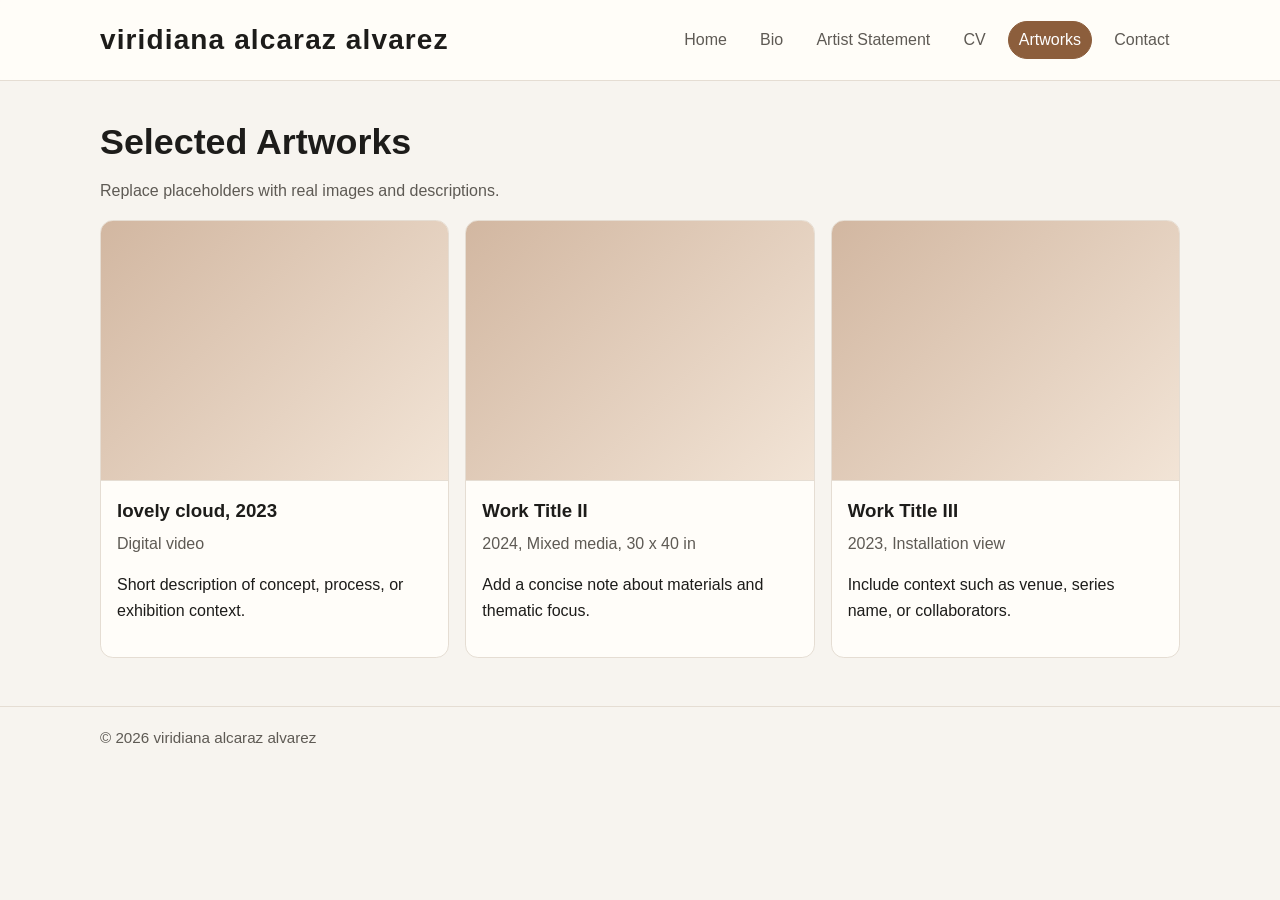
==== artworks.html @ dc8061a9 "dropdown" ====
<!doctype html>
<html lang="en">
  <head>
    <meta charset="UTF-8" />
    <meta name="viewport" content="width=device-width, initial-scale=1.0" />
    <title>Artist Portfolio | Artworks</title>
    <link rel="stylesheet" href="styles.css" />
  </head>
  <body>
    <header class="site-header">
      <div class="container header-inner">
        <a class="brand" href="index.html">viridiana alcaraz alvarez</a>
        <nav class="nav" aria-label="Main navigation">
          <a href="index.html">Home</a>
          <a href="bio.html">Bio</a>
          <a href="statement.html">Artist Statement</a>
          <a href="cv.html">CV</a>
          <a class="active" href="artworks.html">Artworks</a>
          <a href="contact.html">Contact</a>
        </nav>
      </div>
    </header>

    <main class="container">
      <section>
        <h1>Selected Artworks</h1>
        <p class="muted">
          Replace placeholders with real images and descriptions.
        </p>

        <div class="artwork-grid">
          <article class="artwork">
            <div class="artwork-thumb" aria-hidden="true"></div>
            <div class="artwork-copy">
              <h3>lovely cloud, 2023</h3>
              <p class="muted">Digital video</p>
              <p>
                Short description of concept, process, or exhibition context.
              </p>
            </div>
          </article>

          <article class="artwork">
            <div class="artwork-thumb" aria-hidden="true"></div>
            <div class="artwork-copy">
              <h3>Work Title II</h3>
              <p class="muted">2024, Mixed media, 30 x 40 in</p>
              <p>
                Add a concise note about materials and thematic focus.
              </p>
            </div>
          </article>

          <article class="artwork">
            <div class="artwork-thumb" aria-hidden="true"></div>
            <div class="artwork-copy">
              <h3>Work Title III</h3>
              <p class="muted">2023, Installation view</p>
              <p>
                Include context such as venue, series name, or collaborators.
              </p>
            </div>
          </article>
        </div>
      </section>
    </main>

    <footer class="site-footer">
      <div class="container">© <span id="year"></span> viridiana alcaraz alvarez</div>
    </footer>

    <script>
      document.getElementById("year").textContent = new Date().getFullYear();
    </script>
  </body>
</html>
---- styles.css ----
:root {
  --bg: #f7f4ef;
  --surface: #fffdf9;
  --text: #1d1c1a;
  --muted: #5e5a54;
  --accent: #8c5e3c;
  --accent-soft: #dbc6b4;
  --border: #e5ddd3;
}

* {
  box-sizing: border-box;
}

body {
  margin: 0;
  font-family: "Avenir Next", "Helvetica Neue", Arial, sans-serif;
  color: var(--text);
  background: var(--bg);
  line-height: 1.6;
}

a {
  color: inherit;
  text-decoration: none;
}

.container {
  width: min(1080px, 92%);
  margin: 0 auto;
}

.site-header {
  position: sticky;
  top: 0;
  z-index: 10;
  background: rgba(255, 253, 249, 0.92);
  border-bottom: 1px solid var(--border);
  backdrop-filter: blur(6px);
}

.header-inner {
  display: flex;
  align-items: center;
  justify-content: space-between;
  gap: 1rem;
  min-height: 80px;
}

.brand {
  font-weight: 700;
  letter-spacing: 0.04em;
  font-size: clamp(1.25rem, 2.6vw, 1.75rem);
  line-height: 1.2;
}

.nav {
  display: flex;
  flex-wrap: wrap;
  gap: 0.75rem;
}

.nav a {
  padding: 0.35rem 0.6rem;
  border-radius: 999px;
  color: var(--muted);
  border: 1px solid transparent;
  transition: 0.2s ease;
}

.nav a:hover {
  color: var(--text);
  border-color: var(--accent-soft);
  background: #fff;
}

.nav a.active {
  color: #fff;
  background: var(--accent);
  border-color: var(--accent);
}

main {
  padding: 2.5rem 0 3rem;
}

.hero {
  padding: 3rem;
  border: 1px solid var(--border);
  background: linear-gradient(145deg, #fff, #f9f5ef);
  border-radius: 1rem;
}

h1,
h2 {
  line-height: 1.2;
  margin-top: 0;
}

h1 {
  font-size: clamp(1.8rem, 2.8vw, 2.9rem);
  margin-bottom: 0.9rem;
}

h2 {
  font-size: clamp(1.25rem, 2vw, 1.7rem);
  margin-bottom: 0.8rem;
}

p {
  margin-top: 0;
}

.grid {
  margin-top: 2rem;
  display: grid;
  gap: 1rem;
  grid-template-columns: repeat(auto-fit, minmax(230px, 1fr));
}

.card {
  background: var(--surface);
  border: 1px solid var(--border);
  border-radius: 0.8rem;
  padding: 1.1rem;
}

.card h3 {
  margin-top: 0;
  margin-bottom: 0.45rem;
}

.list {
  list-style: none;
  margin: 0;
  padding: 0;
}

.list li + li {
  margin-top: 0.65rem;
}

.artwork-grid {
  display: grid;
  gap: 1rem;
  grid-template-columns: repeat(auto-fit, minmax(240px, 1fr));
}

.artwork {
  background: var(--surface);
  border: 1px solid var(--border);
  border-radius: 0.8rem;
  overflow: hidden;
}

.artwork-thumb {
  aspect-ratio: 4 / 3;
  background: linear-gradient(135deg, #d2b7a1, #f2e4d6);
  border-bottom: 1px solid var(--border);
}

.artwork-copy {
  padding: 0.9rem 1rem 1.1rem;
}

.artwork-copy h3 {
  margin: 0 0 0.3rem;
}

.muted {
  color: var(--muted);
}

.site-footer {
  border-top: 1px solid var(--border);
  padding: 1.2rem 0 2rem;
  color: var(--muted);
  font-size: 0.95rem;
}

@media (max-width: 760px) {
  .header-inner {
    flex-direction: column;
    align-items: flex-start;
    padding: 0.75rem 0;
  }

  .hero {
    padding: 1.5rem;
  }
}
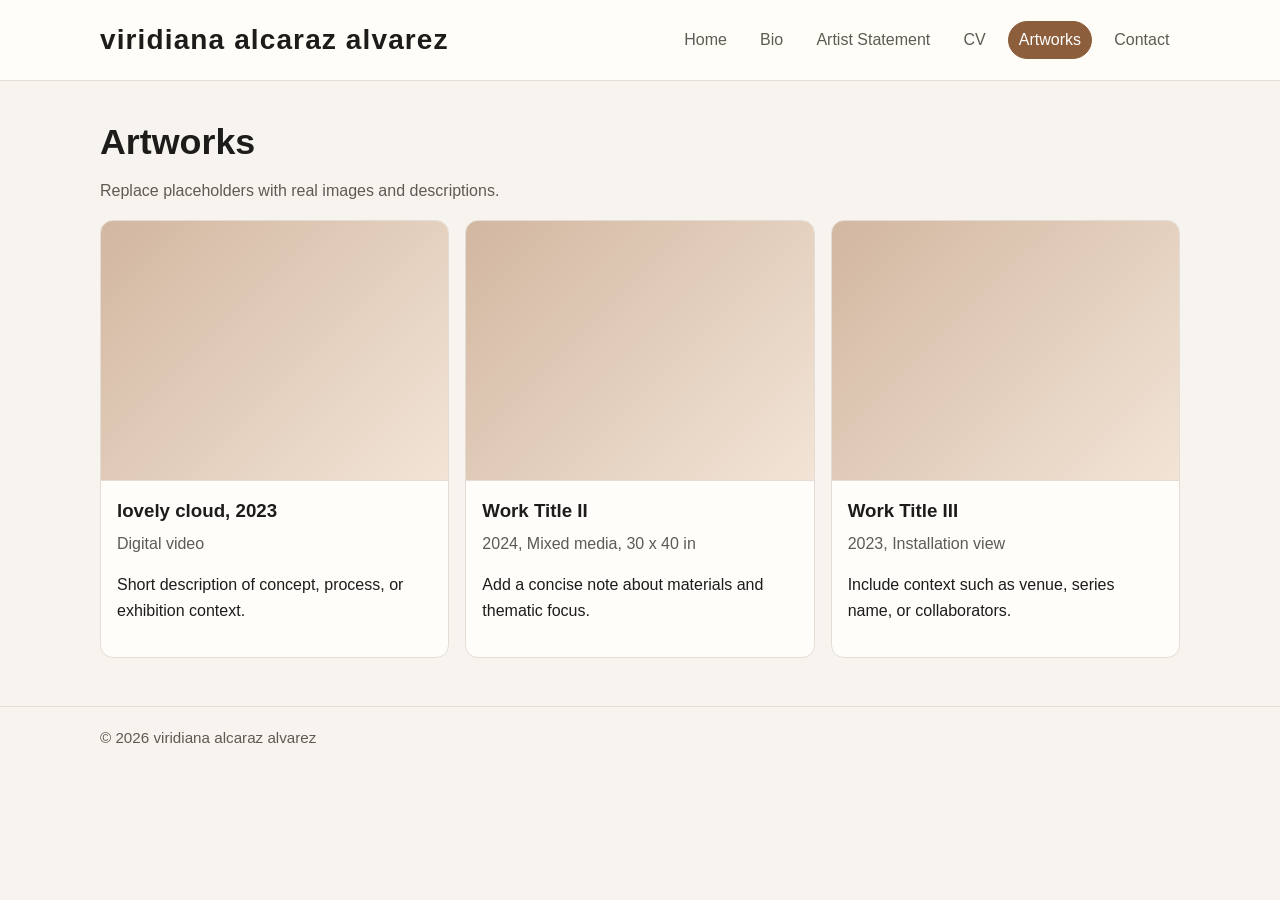
==== commit 1672544c: "update artworks" ====
--- a/artworks.html
+++ b/artworks.html
@@ -23,7 +23,7 @@
 
     <main class="container">
       <section>
-        <h1>Selected Artworks</h1>
+        <h1>Artworks</h1>
         <p class="muted">
           Replace placeholders with real images and descriptions.
         </p>
--- a/styles.css
+++ b/styles.css
@@ -140,6 +140,10 @@
   margin-top: 0.65rem;
 }
 
+.cv-section-heading {
+  margin-top: 2rem;
+}
+
 .artwork-grid {
   display: grid;
   gap: 1rem;
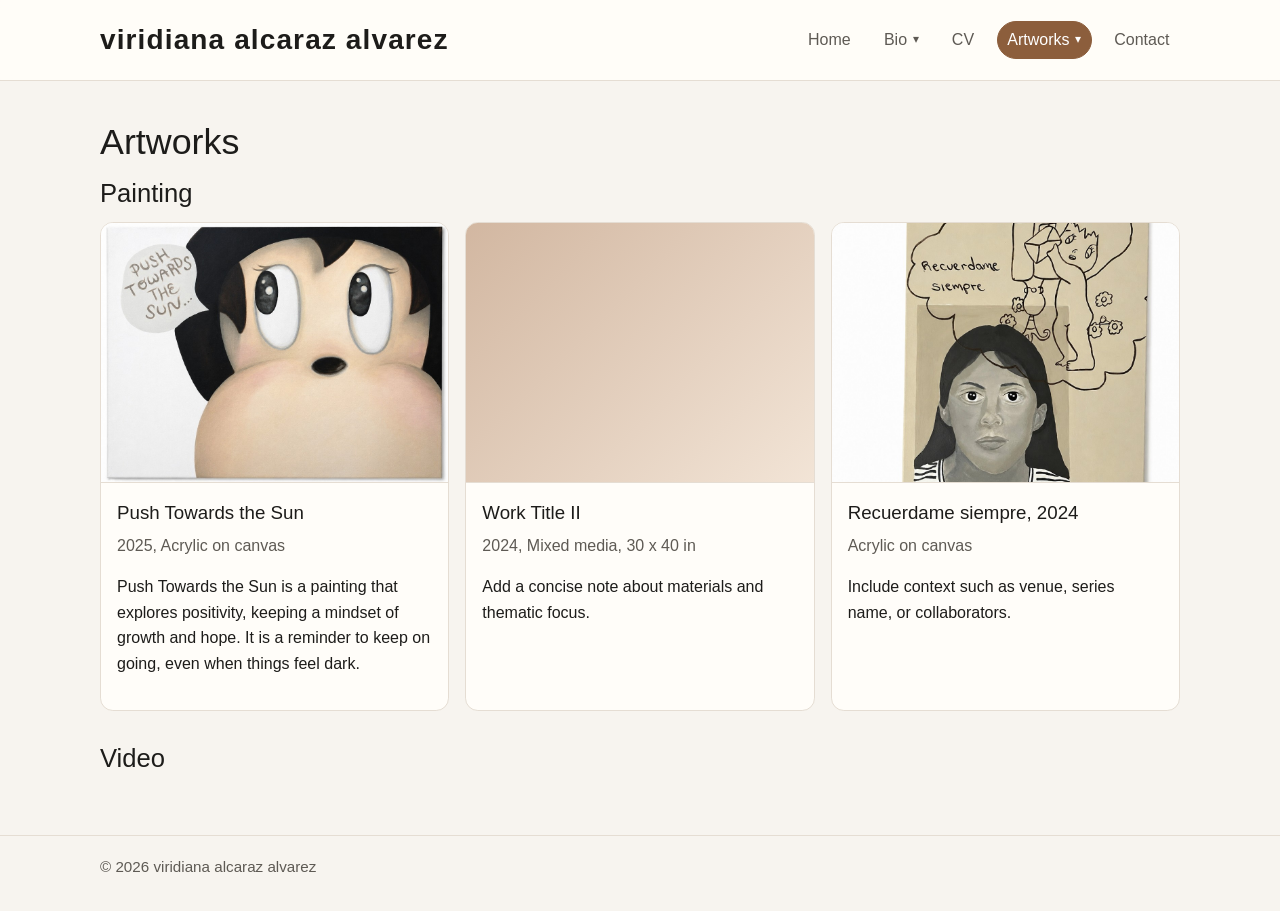
==== commit 57787627: "updates" ====
--- a/artworks.html
+++ b/artworks.html
@@ -12,10 +12,20 @@
         <a class="brand" href="index.html">viridiana alcaraz alvarez</a>
         <nav class="nav" aria-label="Main navigation">
           <a href="index.html">Home</a>
-          <a href="bio.html">Bio</a>
-          <a href="statement.html">Artist Statement</a>
+          <div class="nav-dropdown">
+            <a class="nav-dropdown-toggle" href="bio.html">Bio</a>
+            <div class="nav-dropdown-menu">
+              <a href="statement.html">Artist Statement</a>
+            </div>
+          </div>
           <a href="cv.html">CV</a>
-          <a class="active" href="artworks.html">Artworks</a>
+          <div class="nav-dropdown">
+            <a class="active nav-dropdown-toggle" href="artworks.html">Artworks</a>
+            <div class="nav-dropdown-menu">
+              <a href="artworks.html#painting">Painting</a>
+              <a href="artworks.html#video">Video</a>
+            </div>
+          </div>
           <a href="contact.html">Contact</a>
         </nav>
       </div>
@@ -24,18 +34,20 @@
     <main class="container">
       <section>
         <h1>Artworks</h1>
-        <p class="muted">
-          Replace placeholders with real images and descriptions.
-        </p>
-
+        <h2 id="painting">Painting</h2>
         <div class="artwork-grid">
           <article class="artwork">
-            <div class="artwork-thumb" aria-hidden="true"></div>
+            <div class="artwork-thumb">
+              <img
+                src="media/push-towards-the-sun.png"
+                alt="Push Towards the Sun painting"
+              />
+            </div>
             <div class="artwork-copy">
-              <h3>lovely cloud, 2023</h3>
-              <p class="muted">Digital video</p>
+              <h3>Push Towards the Sun</h3>
+              <p class="muted">2025, Acrylic on canvas</p>
               <p>
-                Short description of concept, process, or exhibition context.
+                Push Towards the Sun is a painting that explores positivity, keeping a mindset of growth and hope. It is a reminder to keep on going, even when things feel dark. 
               </p>
             </div>
           </article>
@@ -52,16 +64,22 @@
           </article>
 
           <article class="artwork">
-            <div class="artwork-thumb" aria-hidden="true"></div>
+            <div class="artwork-thumb">
+              <img
+                src="media/recuerdame-siempre.png"
+                alt="Recuerdame siempre painting"
+              />
+            </div>
             <div class="artwork-copy">
-              <h3>Work Title III</h3>
-              <p class="muted">2023, Installation view</p>
+              <h3>Recuerdame siempre, 2024</h3>
+              <p class="muted">Acrylic on canvas</p>
               <p>
                 Include context such as venue, series name, or collaborators.
               </p>
             </div>
           </article>
         </div>
+        <h2 id="video">Video</h2>
       </section>
     </main>
 
--- a/styles.css
+++ b/styles.css
@@ -80,6 +80,44 @@
   border-color: var(--accent);
 }
 
+.nav-dropdown {
+  position: relative;
+}
+
+.nav-dropdown-toggle {
+  display: inline-flex;
+  align-items: center;
+  gap: 0.35rem;
+}
+
+.nav-dropdown-toggle::after {
+  content: "▾";
+  font-size: 0.75rem;
+}
+
+.nav-dropdown-menu {
+  display: none;
+  position: absolute;
+  top: calc(100% + 0.4rem);
+  left: 0;
+  min-width: 150px;
+  padding: 0.35rem;
+  border: 1px solid var(--border);
+  border-radius: 0.7rem;
+  background: var(--surface);
+  box-shadow: 0 10px 24px rgba(0, 0, 0, 0.08);
+}
+
+.nav-dropdown-menu a {
+  display: block;
+  border-radius: 0.45rem;
+}
+
+.nav-dropdown:hover .nav-dropdown-menu,
+.nav-dropdown:focus-within .nav-dropdown-menu {
+  display: block;
+}
+
 main {
   padding: 2.5rem 0 3rem;
 }
@@ -89,12 +127,45 @@
   border: 1px solid var(--border);
   background: linear-gradient(145deg, #fff, #f9f5ef);
   border-radius: 1rem;
+}
+
+.feature-video {
+  margin-top: 0;
+  width: 100vw;
+  margin-left: calc(50% - 50vw);
+  margin-right: calc(50% - 50vw);
+  border-top: 1px solid var(--border);
+  border-bottom: 1px solid var(--border);
+  background: #000;
+}
+
+.feature-video video {
+  display: block;
+  width: 100%;
+  height: clamp(220px, 45vw, 560px);
+  object-fit: cover;
+  filter: grayscale(1) contrast(1.12) brightness(0.86);
+  transform: scale(1.02) scaleX(1.015);
+  animation: subtle-distortion 7s ease-in-out infinite;
+}
+
+@keyframes subtle-distortion {
+  0% {
+    transform: scale(1.02) scaleX(1.015) translateX(0);
+  }
+  50% {
+    transform: scale(1.025) scaleX(1.03) translateX(-0.4%);
+  }
+  100% {
+    transform: scale(1.02) scaleX(1.015) translateX(0);
+  }
 }
 
 h1,
 h2 {
   line-height: 1.2;
   margin-top: 0;
+  font-weight: 500;
 }
 
 h1 {
@@ -105,6 +176,10 @@
 h2 {
   font-size: clamp(1.25rem, 2vw, 1.7rem);
   margin-bottom: 0.8rem;
+}
+
+#video {
+  margin-top: 2rem;
 }
 
 p {
@@ -128,6 +203,7 @@
 .card h3 {
   margin-top: 0;
   margin-bottom: 0.45rem;
+  font-weight: 500;
 }
 
 .list {
@@ -150,6 +226,10 @@
   grid-template-columns: repeat(auto-fit, minmax(240px, 1fr));
 }
 
+.artwork-grid--fixed {
+  grid-template-columns: repeat(auto-fit, minmax(240px, 320px));
+}
+
 .artwork {
   background: var(--surface);
   border: 1px solid var(--border);
@@ -163,12 +243,27 @@
   border-bottom: 1px solid var(--border);
 }
 
+.artwork-thumb img {
+  width: 100%;
+  height: 100%;
+  object-fit: cover;
+  display: block;
+}
+
+.artwork-thumb video {
+  width: 100%;
+  height: 100%;
+  object-fit: cover;
+  display: block;
+}
+
 .artwork-copy {
   padding: 0.9rem 1rem 1.1rem;
 }
 
 .artwork-copy h3 {
   margin: 0 0 0.3rem;
+  font-weight: 500;
 }
 
 .muted {
@@ -192,4 +287,11 @@
   .hero {
     padding: 1.5rem;
   }
-}
+
+  .nav-dropdown-menu {
+    position: static;
+    display: block;
+    margin-top: 0.25rem;
+    box-shadow: none;
+  }
+}
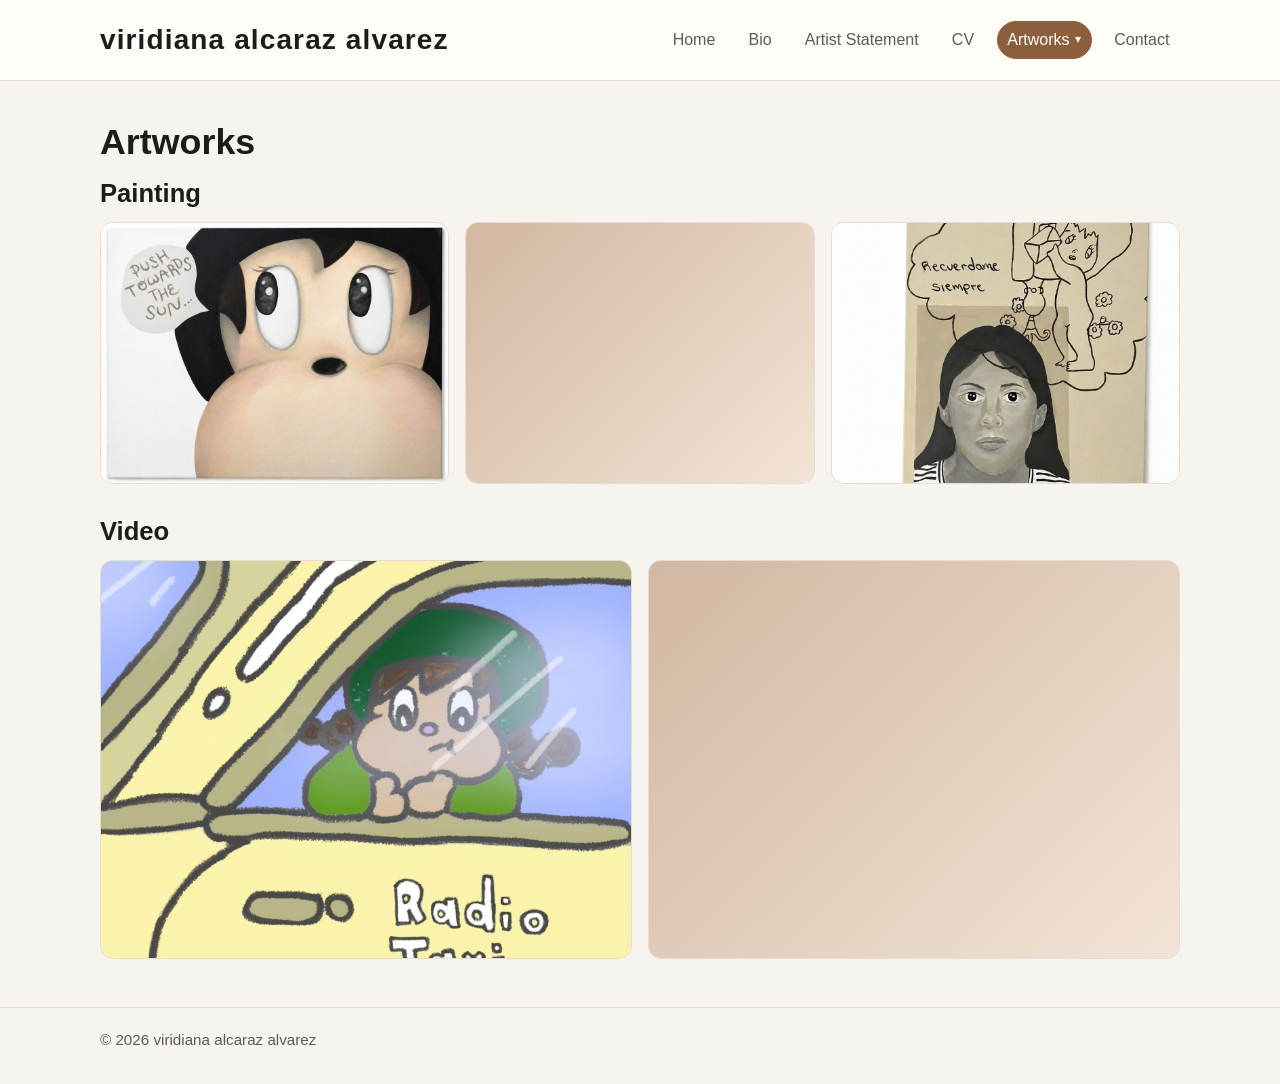
==== commit 9e3756f7: "fix card size" ====
--- a/artworks.html
+++ b/artworks.html
@@ -12,12 +12,8 @@
         <a class="brand" href="index.html">viridiana alcaraz alvarez</a>
         <nav class="nav" aria-label="Main navigation">
           <a href="index.html">Home</a>
-          <div class="nav-dropdown">
-            <a class="nav-dropdown-toggle" href="bio.html">Bio</a>
-            <div class="nav-dropdown-menu">
-              <a href="statement.html">Artist Statement</a>
-            </div>
-          </div>
+          <a href="bio.html">Bio</a>
+          <a href="statement.html">Artist Statement</a>
           <a href="cv.html">CV</a>
           <div class="nav-dropdown">
             <a class="active nav-dropdown-toggle" href="artworks.html">Artworks</a>
@@ -36,7 +32,13 @@
         <h1>Artworks</h1>
         <h2 id="painting">Painting</h2>
         <div class="artwork-grid">
-          <article class="artwork">
+          <article
+            class="artwork artwork--expandable"
+            tabindex="0"
+            aria-haspopup="dialog"
+            aria-controls="artwork-modal"
+            aria-label="Push Towards the Sun. Open larger view."
+          >
             <div class="artwork-thumb">
               <img
                 src="media/push-towards-the-sun.png"
@@ -44,15 +46,26 @@
               />
             </div>
             <div class="artwork-copy">
-              <h3>Push Towards the Sun</h3>
-              <p class="muted">2025, Acrylic on canvas</p>
-              <p>
-                Push Towards the Sun is a painting that explores positivity, keeping a mindset of growth and hope. It is a reminder to keep on going, even when things feel dark. 
-              </p>
-            </div>
-          </article>
-
-          <article class="artwork">
+              <h3>
+                Push Towards the Sun,
+                <span class="artwork-title-year">2025</span>
+              </h3>
+              <p class="muted">Acrylic on canvas</p>
+              <p>
+                Push Towards the Sun is a painting that explores positivity,
+                keeping a mindset of growth and hope. It is a reminder to keep
+                on going, even when things feel dark.
+              </p>
+            </div>
+          </article>
+
+          <article
+            class="artwork artwork--expandable"
+            tabindex="0"
+            aria-haspopup="dialog"
+            aria-controls="artwork-modal"
+            aria-label="Work Title II. Open larger view."
+          >
             <div class="artwork-thumb" aria-hidden="true"></div>
             <div class="artwork-copy">
               <h3>Work Title II</h3>
@@ -63,7 +76,13 @@
             </div>
           </article>
 
-          <article class="artwork">
+          <article
+            class="artwork artwork--expandable"
+            tabindex="0"
+            aria-haspopup="dialog"
+            aria-controls="artwork-modal"
+            aria-label="Recuerdame siempre, 2024. Open larger view."
+          >
             <div class="artwork-thumb">
               <img
                 src="media/recuerdame-siempre.png"
@@ -71,7 +90,10 @@
               />
             </div>
             <div class="artwork-copy">
-              <h3>Recuerdame siempre, 2024</h3>
+              <h3>
+                Recuerdame siempre,
+                <span class="artwork-title-year">2024</span>
+              </h3>
               <p class="muted">Acrylic on canvas</p>
               <p>
                 Include context such as venue, series name, or collaborators.
@@ -79,7 +101,65 @@
             </div>
           </article>
         </div>
+
         <h2 id="video">Video</h2>
+        <div class="artwork-grid">
+          <article
+            class="artwork artwork--expandable"
+            tabindex="0"
+            aria-haspopup="dialog"
+            aria-controls="artwork-modal"
+            aria-label="lovely cloud, 2023. Open larger view."
+            data-modal-vimeo="https://player.vimeo.com/video/828917160?h=a4e0ad591a"
+          >
+            <div class="artwork-thumb">
+              <img
+                src="media/lovely-cloud-cover.png"
+                alt="Still from lovely cloud: figure in a Radio Taxi, 2023"
+              />
+            </div>
+            <div class="artwork-copy">
+              <h3>
+                lovely cloud,
+                <span class="artwork-title-year">2023</span>
+              </h3>
+              <p class="muted">Digital video</p>
+              <p>
+                Lovely Cloud is a stop-motion narrative made from digitized
+                hand-drawn doodles. It gathers small personal moments into a
+                short sequence and uses text from a roughly translated phrase
+                found on an inexpensive phone case—imperfect language as part
+                of the feeling.
+              </p>
+            </div>
+          </article>
+
+          <article
+            class="artwork artwork--expandable"
+            tabindex="0"
+            aria-haspopup="dialog"
+            aria-controls="artwork-modal"
+            aria-label="Recuerdame, 2023. Open larger view."
+          >
+            <div class="artwork-thumb" aria-hidden="true"></div>
+            <div class="artwork-copy">
+              <h3>
+                Recuerdame,
+                <span class="artwork-title-year">2023</span>
+              </h3>
+              <p class="muted">Digital video</p>
+              <p>
+                Recuerdame, 2023 features hand-drawn text drawn from poems
+                written by Viridiana's mother during her teenage years,
+                alongside recognizable characters from Mexican popular culture,
+                such as the Bimbo bread bear. While subtle in appearance, the
+                work reflects deeply personal elements of her identity. It
+                incorporates fragments of everyday life—references to family,
+                cultural heritage, and memories she seeks to preserve.
+              </p>
+            </div>
+          </article>
+        </div>
       </section>
     </main>
 
@@ -87,8 +167,138 @@
       <div class="container">© <span id="year"></span> viridiana alcaraz alvarez</div>
     </footer>
 
+    <div class="artwork-modal-shell" id="artwork-modal" hidden>
+      <button
+        type="button"
+        class="artwork-modal-backdrop"
+        aria-label="Close artwork view"
+      ></button>
+      <div
+        class="artwork-modal-dialog"
+        role="dialog"
+        aria-modal="true"
+        aria-label="Artwork"
+        tabindex="-1"
+      >
+        <button type="button" class="artwork-modal-close" aria-label="Close">
+          ×
+        </button>
+        <div class="artwork-modal-body" id="artwork-modal-body"></div>
+      </div>
+    </div>
+
     <script>
       document.getElementById("year").textContent = new Date().getFullYear();
+
+      const modal = document.getElementById("artwork-modal");
+      const modalBody = document.getElementById("artwork-modal-body");
+      const modalDialog = modal.querySelector(".artwork-modal-dialog");
+      let lastFocus = null;
+
+      const closeModal = () => {
+        modal.hidden = true;
+        modalBody.innerHTML = "";
+        document.body.classList.remove("artwork-modal-open");
+        document.removeEventListener("keydown", onKeyDown);
+        if (lastFocus && typeof lastFocus.focus === "function") {
+          lastFocus.focus();
+        }
+      };
+
+      const onKeyDown = (e) => {
+        if (e.key === "Escape") {
+          e.preventDefault();
+          closeModal();
+        }
+      };
+
+      const openModal = (card) => {
+        lastFocus = document.activeElement;
+        modalBody.innerHTML = "";
+        const thumb = card.querySelector(".artwork-thumb");
+        const copy = card.querySelector(".artwork-copy");
+        const vimeoSrc = card.dataset.modalVimeo;
+        const videoSrc = card.dataset.modalVideo;
+        let vimeoIframe = null;
+
+        if (vimeoSrc) {
+          const thumbWrap = document.createElement("div");
+          thumbWrap.className = "artwork-thumb artwork-thumb--embed";
+          const wrap = document.createElement("div");
+          wrap.className = "artwork-iframe-wrap";
+          const iframe = document.createElement("iframe");
+          iframe.title = "vimeo-player";
+          iframe.setAttribute("width", "640");
+          iframe.setAttribute("height", "360");
+          iframe.setAttribute("frameborder", "0");
+          iframe.setAttribute(
+            "referrerpolicy",
+            "strict-origin-when-cross-origin"
+          );
+          iframe.setAttribute(
+            "allow",
+            "autoplay; fullscreen; picture-in-picture; clipboard-write; encrypted-media; web-share"
+          );
+          iframe.setAttribute("allowfullscreen", "");
+          wrap.appendChild(iframe);
+          thumbWrap.appendChild(wrap);
+          modalBody.appendChild(thumbWrap);
+          vimeoIframe = iframe;
+        } else if (videoSrc) {
+          const thumbWrap = document.createElement("div");
+          thumbWrap.className = "artwork-thumb";
+          const video = document.createElement("video");
+          video.controls = true;
+          video.playsInline = true;
+          video.setAttribute("playsinline", "");
+          video.setAttribute("preload", "metadata");
+          const poster = card.dataset.modalPoster;
+          if (poster) video.setAttribute("poster", poster);
+          const source = document.createElement("source");
+          source.src = videoSrc;
+          source.type = "video/mp4";
+          video.appendChild(source);
+          video.appendChild(
+            document.createTextNode("Your browser does not support the video tag.")
+          );
+          thumbWrap.appendChild(video);
+          modalBody.appendChild(thumbWrap);
+        } else if (thumb) {
+          modalBody.appendChild(thumb.cloneNode(true));
+        }
+        if (copy) modalBody.appendChild(copy.cloneNode(true));
+        modalDialog.setAttribute(
+          "aria-label",
+          card.getAttribute("aria-label") || "Artwork"
+        );
+        modal.hidden = false;
+        document.body.classList.add("artwork-modal-open");
+        document.addEventListener("keydown", onKeyDown);
+        modalDialog.focus();
+
+        if (vimeoIframe && vimeoSrc) {
+          requestAnimationFrame(() => {
+            vimeoIframe.src = vimeoSrc;
+          });
+        }
+      };
+
+      modal
+        .querySelector(".artwork-modal-backdrop")
+        .addEventListener("click", closeModal);
+      modal
+        .querySelector(".artwork-modal-close")
+        .addEventListener("click", closeModal);
+
+      document.querySelectorAll(".artwork--expandable").forEach((card) => {
+        card.addEventListener("click", () => openModal(card));
+        card.addEventListener("keydown", (e) => {
+          if (e.key === "Enter" || e.key === " ") {
+            e.preventDefault();
+            openModal(card);
+          }
+        });
+      });
     </script>
   </body>
 </html>
--- a/styles.css
+++ b/styles.css
@@ -129,43 +129,10 @@
   border-radius: 1rem;
 }
 
-.feature-video {
-  margin-top: 0;
-  width: 100vw;
-  margin-left: calc(50% - 50vw);
-  margin-right: calc(50% - 50vw);
-  border-top: 1px solid var(--border);
-  border-bottom: 1px solid var(--border);
-  background: #000;
-}
-
-.feature-video video {
-  display: block;
-  width: 100%;
-  height: clamp(220px, 45vw, 560px);
-  object-fit: cover;
-  filter: grayscale(1) contrast(1.12) brightness(0.86);
-  transform: scale(1.02) scaleX(1.015);
-  animation: subtle-distortion 7s ease-in-out infinite;
-}
-
-@keyframes subtle-distortion {
-  0% {
-    transform: scale(1.02) scaleX(1.015) translateX(0);
-  }
-  50% {
-    transform: scale(1.025) scaleX(1.03) translateX(-0.4%);
-  }
-  100% {
-    transform: scale(1.02) scaleX(1.015) translateX(0);
-  }
-}
-
 h1,
 h2 {
   line-height: 1.2;
   margin-top: 0;
-  font-weight: 500;
 }
 
 h1 {
@@ -176,10 +143,6 @@
 h2 {
   font-size: clamp(1.25rem, 2vw, 1.7rem);
   margin-bottom: 0.8rem;
-}
-
-#video {
-  margin-top: 2rem;
 }
 
 p {
@@ -203,7 +166,6 @@
 .card h3 {
   margin-top: 0;
   margin-bottom: 0.45rem;
-  font-weight: 500;
 }
 
 .list {
@@ -226,15 +188,41 @@
   grid-template-columns: repeat(auto-fit, minmax(240px, 1fr));
 }
 
-.artwork-grid--fixed {
-  grid-template-columns: repeat(auto-fit, minmax(240px, 320px));
-}
-
 .artwork {
   background: var(--surface);
   border: 1px solid var(--border);
   border-radius: 0.8rem;
   overflow: hidden;
+}
+
+.artwork--expandable {
+  cursor: pointer;
+  transition: border-color 0.2s ease, box-shadow 0.2s ease;
+}
+
+.artwork--expandable:hover {
+  border-color: var(--accent-soft);
+  box-shadow: 0 8px 22px rgba(0, 0, 0, 0.06);
+}
+
+.artwork--expandable:focus-visible {
+  outline: 2px solid var(--accent);
+  outline-offset: 3px;
+}
+
+.artwork--expandable:not(.is-expanded) .artwork-copy {
+  max-height: 0;
+  opacity: 0;
+  padding-top: 0;
+  padding-bottom: 0;
+  margin: 0;
+  overflow: hidden;
+  pointer-events: none;
+  transition: max-height 0.45s ease, opacity 0.3s ease, padding 0.3s ease;
+}
+
+.artwork--expandable:not(.is-expanded) .artwork-thumb {
+  border-bottom: none;
 }
 
 .artwork-thumb {
@@ -264,6 +252,161 @@
 .artwork-copy h3 {
   margin: 0 0 0.3rem;
   font-weight: 500;
+  font-style: italic;
+}
+
+.artwork-copy h3 .artwork-title-year {
+  font-style: normal;
+}
+
+#video {
+  margin-top: 2rem;
+}
+
+body.artwork-modal-open {
+  overflow: hidden;
+}
+
+.artwork-modal-shell[hidden] {
+  display: none !important;
+}
+
+.artwork-modal-shell:not([hidden]) {
+  display: block;
+}
+
+.artwork-modal-shell {
+  position: fixed;
+  inset: 0;
+  z-index: 1000;
+}
+
+.artwork-modal-backdrop {
+  position: absolute;
+  inset: 0;
+  z-index: 0;
+  border: none;
+  padding: 0;
+  margin: 0;
+  width: 100%;
+  height: 100%;
+  background: rgba(22, 20, 18, 0.58);
+  backdrop-filter: blur(6px);
+  cursor: pointer;
+}
+
+.artwork-modal-dialog {
+  position: absolute;
+  left: 50%;
+  top: 50%;
+  z-index: 1;
+  transform: translate(-50%, -50%);
+  width: min(920px, calc(100% - 2rem));
+  max-height: min(92vh, 880px);
+  overflow: auto;
+  padding-top: 2.75rem;
+  background: var(--surface);
+  border: 1px solid var(--border);
+  border-radius: 1rem;
+  box-shadow: 0 28px 80px rgba(0, 0, 0, 0.22);
+  animation: artwork-modal-in 0.28s ease;
+}
+
+@keyframes artwork-modal-in {
+  from {
+    opacity: 0;
+  }
+  to {
+    opacity: 1;
+  }
+}
+
+.artwork-modal-close {
+  position: absolute;
+  top: 0.65rem;
+  right: 0.65rem;
+  z-index: 2;
+  width: 2.5rem;
+  height: 2.5rem;
+  border: 1px solid var(--border);
+  border-radius: 999px;
+  background: var(--surface);
+  color: var(--text);
+  font-size: 1.35rem;
+  line-height: 1;
+  cursor: pointer;
+  display: flex;
+  align-items: center;
+  justify-content: center;
+  transition: background 0.2s ease, border-color 0.2s ease;
+}
+
+.artwork-modal-close:hover {
+  background: #fff;
+  border-color: var(--accent-soft);
+}
+
+.artwork-modal-body {
+  padding: 0 0 1.25rem;
+}
+
+.artwork-modal-body .artwork-thumb {
+  aspect-ratio: auto;
+  min-height: min(58vh, 620px);
+  display: flex;
+  align-items: center;
+  justify-content: center;
+  padding: clamp(0.75rem, 2vw, 1.5rem);
+  background: #ebe6df;
+  border-bottom: 1px solid var(--border);
+}
+
+.artwork-modal-body .artwork-thumb img {
+  width: auto;
+  height: auto;
+  max-width: 100%;
+  max-height: min(54vh, 580px);
+  object-fit: contain;
+}
+
+.artwork-modal-body .artwork-thumb video {
+  width: 100%;
+  max-width: 100%;
+  max-height: min(54vh, 580px);
+  height: auto;
+}
+
+.artwork-modal-body .artwork-thumb.artwork-thumb--embed {
+  display: block;
+  min-height: unset;
+  aspect-ratio: auto;
+  padding: clamp(0.75rem, 2vw, 1.25rem);
+}
+
+.artwork-modal-body .artwork-iframe-wrap {
+  position: relative;
+  width: 100%;
+  max-width: 960px;
+  margin-inline: auto;
+  aspect-ratio: 16 / 9;
+  background: #111;
+  border-radius: 0.35rem;
+  overflow: hidden;
+}
+
+.artwork-modal-body .artwork-iframe-wrap iframe {
+  position: absolute;
+  inset: 0;
+  width: 100%;
+  height: 100%;
+  border: 0;
+}
+
+.artwork-modal-body .artwork-copy {
+  max-height: none;
+  opacity: 1;
+  padding: 1.25rem clamp(1rem, 3vw, 1.75rem) 1.5rem;
+  pointer-events: auto;
 }
 
 .muted {
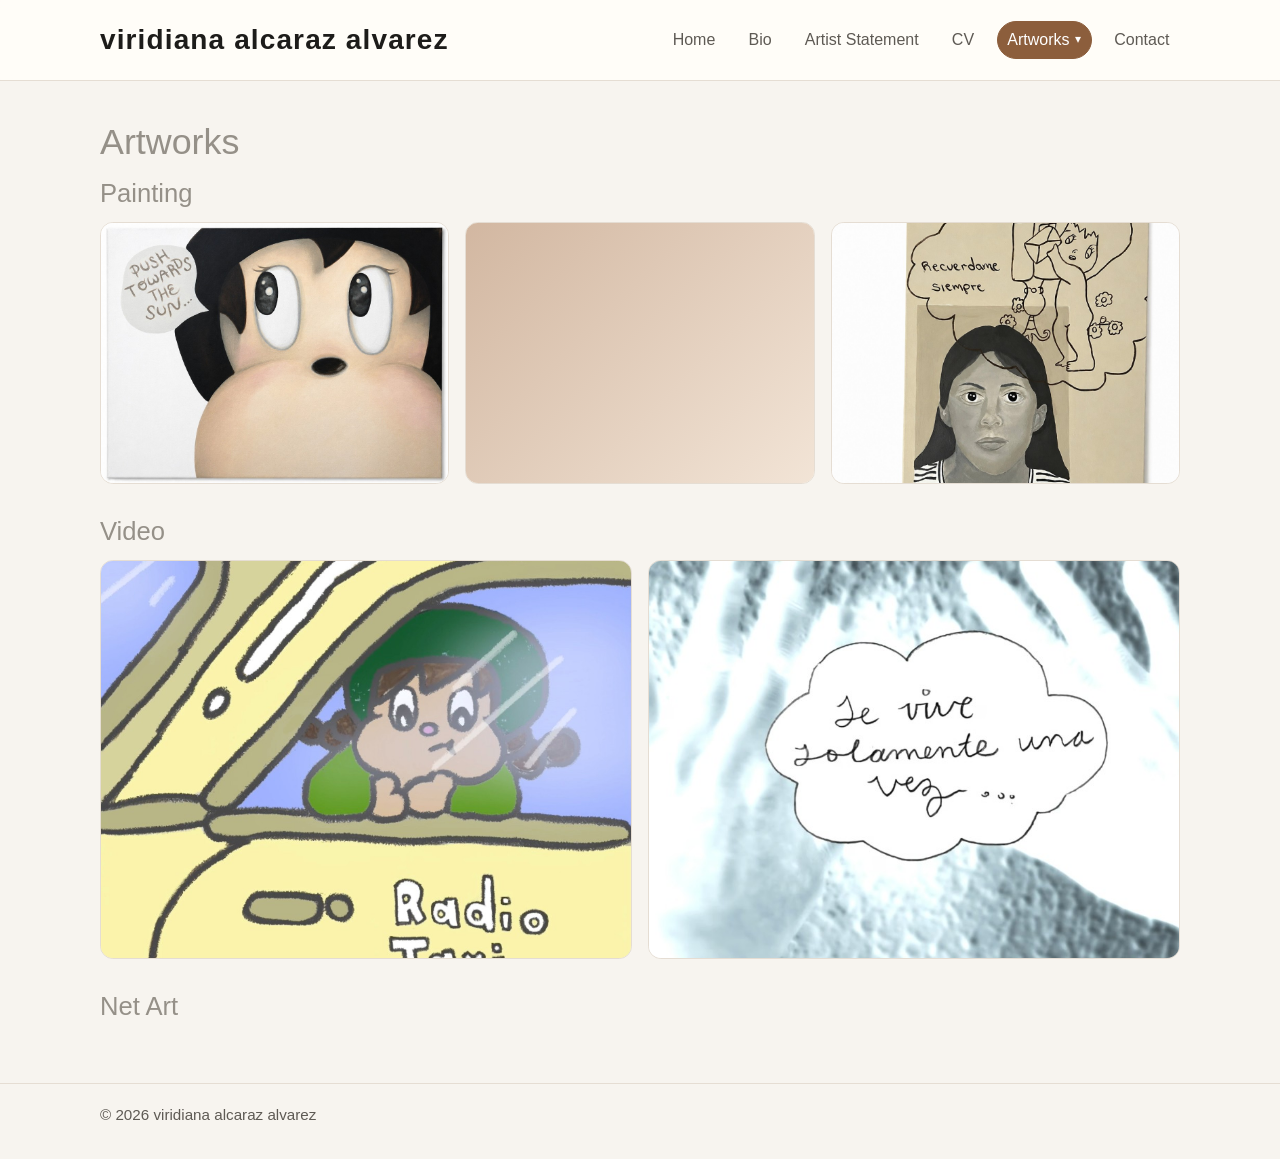
==== commit e03a757e: "add net art section" ====
--- a/artworks.html
+++ b/artworks.html
@@ -20,6 +20,7 @@
             <div class="nav-dropdown-menu">
               <a href="artworks.html#painting">Painting</a>
               <a href="artworks.html#video">Video</a>
+              <a href="artworks.html#net-art">Net Art</a>
             </div>
           </div>
           <a href="contact.html">Contact</a>
@@ -141,7 +142,12 @@
             aria-controls="artwork-modal"
             aria-label="Recuerdame, 2023. Open larger view."
           >
-            <div class="artwork-thumb" aria-hidden="true"></div>
+            <div class="artwork-thumb">
+              <img
+                src="media/recuerdame-2023-cover.png"
+                alt="Still from Recuerdame, 2023: thought bubble and hands"
+              />
+            </div>
             <div class="artwork-copy">
               <h3>
                 Recuerdame,
@@ -160,6 +166,9 @@
             </div>
           </article>
         </div>
+
+        <h2 id="net-art">Net Art</h2>
+        <div class="artwork-grid"></div>
       </section>
     </main>
 
--- a/styles.css
+++ b/styles.css
@@ -143,6 +143,12 @@
 h2 {
   font-size: clamp(1.25rem, 2vw, 1.7rem);
   margin-bottom: 0.8rem;
+}
+
+main h1,
+main h2 {
+  font-weight: 300;
+  color: #959088;
 }
 
 p {
@@ -260,6 +266,10 @@
 }
 
 #video {
+  margin-top: 2rem;
+}
+
+#net-art {
   margin-top: 2rem;
 }
 
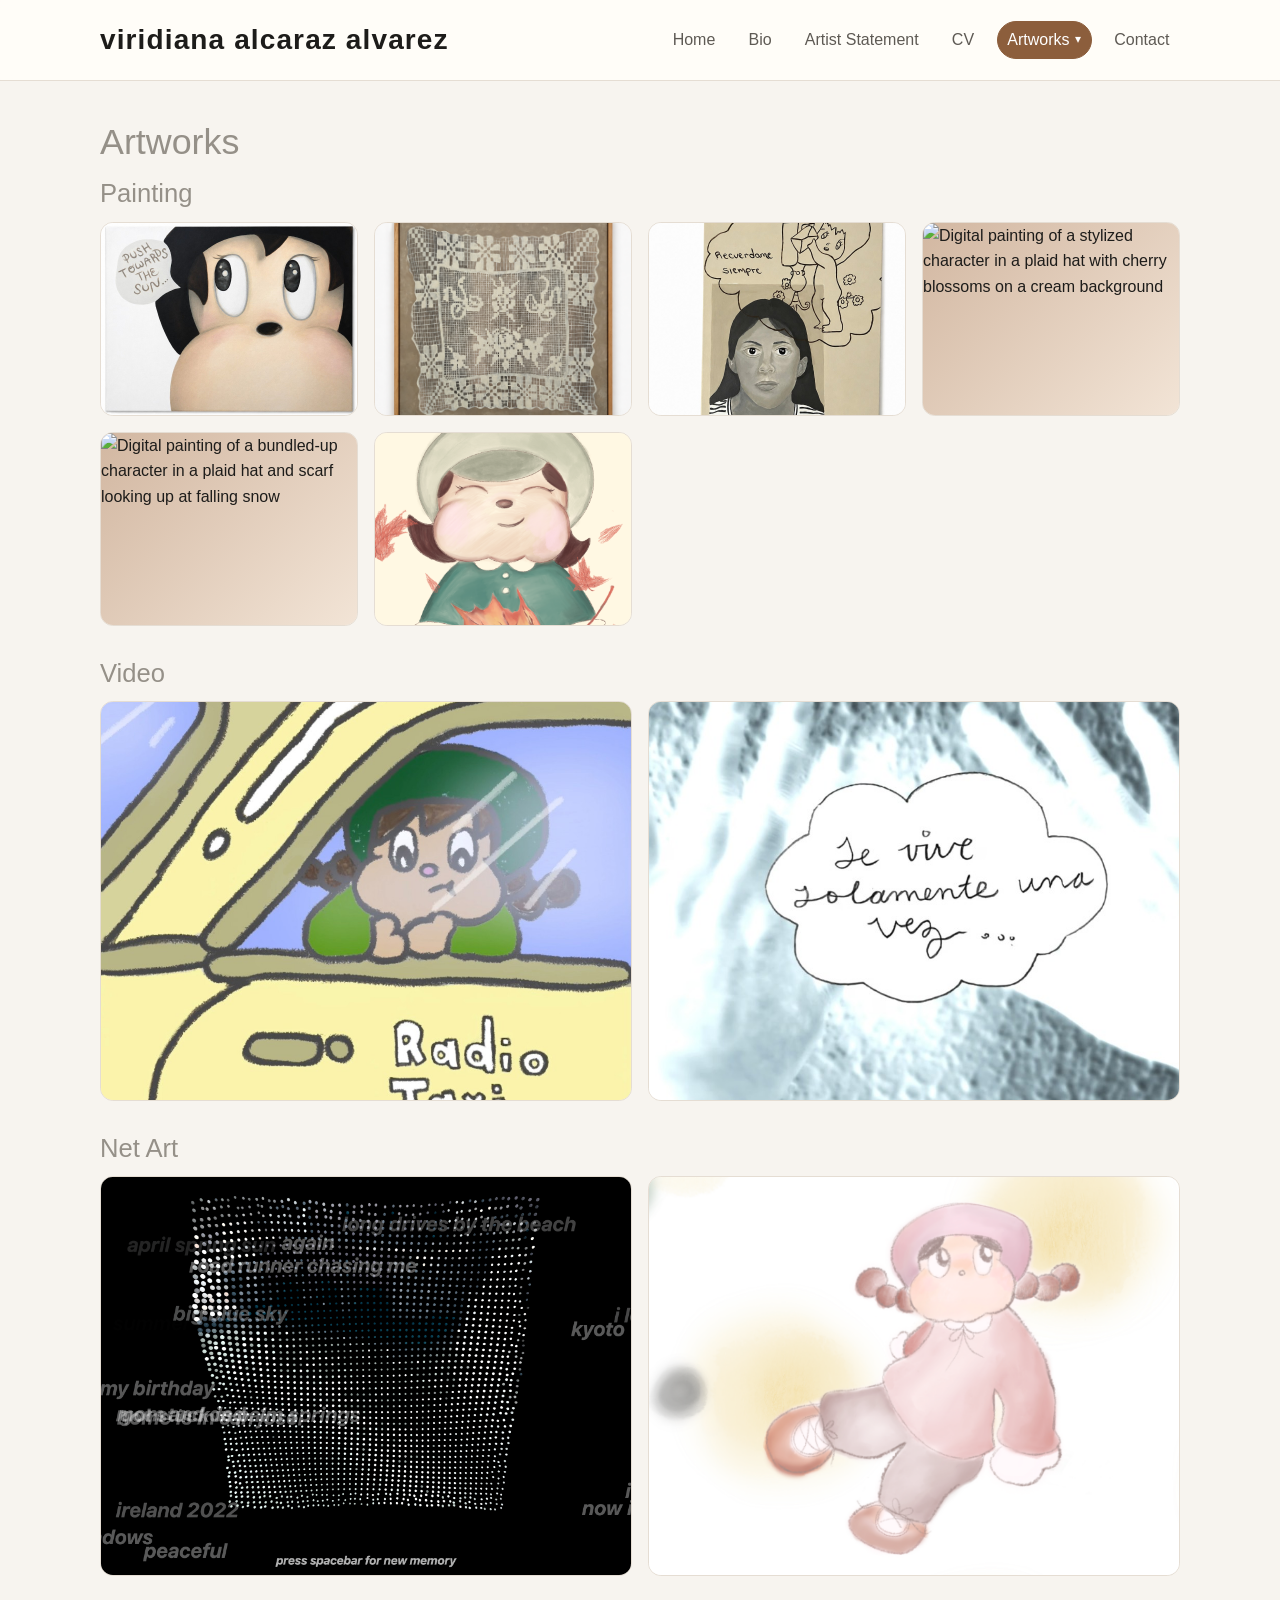
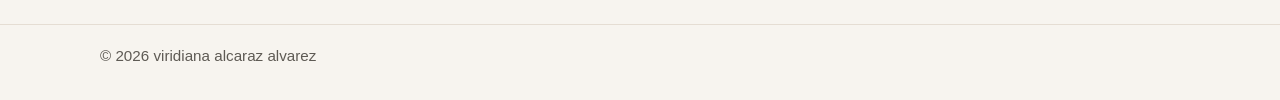
==== commit 5d603d2c: "art" ====
--- a/artworks.html
+++ b/artworks.html
@@ -1,313 +1,412 @@
 <!doctype html>
 <html lang="en">
-  <head>
-    <meta charset="UTF-8" />
-    <meta name="viewport" content="width=device-width, initial-scale=1.0" />
-    <title>Artist Portfolio | Artworks</title>
-    <link rel="stylesheet" href="styles.css" />
-  </head>
-  <body>
-    <header class="site-header">
-      <div class="container header-inner">
-        <a class="brand" href="index.html">viridiana alcaraz alvarez</a>
-        <nav class="nav" aria-label="Main navigation">
-          <a href="index.html">Home</a>
-          <a href="bio.html">Bio</a>
-          <a href="statement.html">Artist Statement</a>
-          <a href="cv.html">CV</a>
-          <div class="nav-dropdown">
-            <a class="active nav-dropdown-toggle" href="artworks.html">Artworks</a>
-            <div class="nav-dropdown-menu">
-              <a href="artworks.html#painting">Painting</a>
-              <a href="artworks.html#video">Video</a>
-              <a href="artworks.html#net-art">Net Art</a>
-            </div>
-          </div>
-          <a href="contact.html">Contact</a>
-        </nav>
+
+<head>
+  <meta charset="UTF-8" />
+  <meta name="viewport" content="width=device-width, initial-scale=1.0" />
+  <title>Artist Portfolio | Artworks</title>
+  <link rel="stylesheet" href="styles.css" />
+</head>
+
+<body>
+  <header class="site-header">
+    <div class="container header-inner">
+      <a class="brand" href="index.html">viridiana alcaraz alvarez</a>
+      <nav class="nav" aria-label="Main navigation">
+        <a href="index.html">Home</a>
+        <a href="bio.html">Bio</a>
+        <a href="statement.html">Artist Statement</a>
+        <a href="cv.html">CV</a>
+        <div class="nav-dropdown">
+          <a class="active nav-dropdown-toggle" href="artworks.html">Artworks</a>
+          <div class="nav-dropdown-menu">
+            <a href="artworks.html#painting">Painting</a>
+            <a href="artworks.html#video">Video</a>
+            <a href="artworks.html#net-art">Net Art</a>
+          </div>
+        </div>
+        <a href="contact.html">Contact</a>
+      </nav>
+    </div>
+  </header>
+
+  <main class="container">
+    <section>
+      <h1>Artworks</h1>
+      <h2 id="painting">Painting</h2>
+      <div class="artwork-grid">
+        <article class="artwork artwork--expandable" tabindex="0" aria-haspopup="dialog" aria-controls="artwork-modal"
+          aria-label="Push Towards the Sun. Open larger view.">
+          <div class="artwork-thumb">
+            <img src="media/push-towards-the-sun.png" alt="Push Towards the Sun painting" />
+          </div>
+          <div class="artwork-copy">
+            <h3>
+              Push Towards the Sun,
+              <span class="artwork-title-year">2025</span>
+            </h3>
+            <p class="muted">Acrylic on canvas</p>
+            <p>
+              <em>Push Towards the Sun</em> is a painting that explores positivity,
+              keeping a mindset of growth and hope. It is a reminder to keep
+              on going, even when things feel dark.
+            </p>
+          </div>
+        </article>
+
+        <article class="artwork artwork--expandable" tabindex="0" aria-haspopup="dialog" aria-controls="artwork-modal"
+          aria-label="Work Title II. Open larger view.">
+          <div class="artwork-thumb">
+            <img src="media/Untitled-servilletas.png" alt="Untitled servilletas painting" />
+          </div>
+          <div class="artwork-copy">
+            <h3>
+              Untitled (servilletas),
+              <span class="artwork-title-year">2025</span>
+            </h3>
+            <p class="muted">Acrylic on canvas</p>
+            <p>
+              This piece is based on a handmade crocheted servilleta my grandmother gave me before she passed. Even as
+              dementia affected her memory, she continued crocheting—her hands moving with quiet persistence. It
+              reflects on what remains when memory fades, and how making can carry a sense of presence, care, and spirit
+              beyond words or recollection.
+            </p>
+          </div>
+        </article>
+
+        <article class="artwork artwork--expandable" tabindex="0" aria-haspopup="dialog" aria-controls="artwork-modal"
+          aria-label="Recuerdame siempre, 2024. Open larger view.">
+          <div class="artwork-thumb">
+            <img src="media/recuerdame-siempre.png" alt="Recuerdame siempre painting" />
+          </div>
+          <div class="artwork-copy">
+            <h3>
+              Recuerdame siempre,
+              <span class="artwork-title-year">2024</span>
+            </h3>
+            <p class="muted">Acrylic on canvas</p>
+            <p>
+              <em>Recuerdame siempre</em> depicts a portrait of Viridiana's mother layered with a drawing from her
+              teenage years, marked with the words “Remember me forever”. The work reflects on memory and its fragility,
+              and the fear of both
+              forgetting and being forgotten.
+            </p>
+          </div>
+        </article>
+
+        <article class="artwork artwork--expandable" tabindex="0" aria-haspopup="dialog" aria-controls="artwork-modal"
+          aria-label="Time Goes Fast, Love Always #1. Open larger view.">
+          <div class="artwork-thumb">
+            <img
+              src="media/spring.png"
+              alt="Digital painting of a stylized character in a plaid hat with cherry blossoms on a cream background"
+            />
+          </div>
+          <div class="artwork-copy">
+            <h3>
+              Time Goes Fast, Love Always #1, 
+              <span class="artwork-title-year">2024</span>
+            </h3>
+            <p class="muted">Digital painting</p>
+            <p>
+              This work is part of a project that culminated in the creation of a calendar, consisting of a series of
+              digital paintings representing the seasons. The calendar is inspired by the long traditional Mexican
+              calendars my family sends my mother each year from Mexico. It reflects on the joy and familiarity my
+              mother feels receiving them, and how that shared gesture of connection resonates across immigrant families
+              and beyond.
+
+            </p>
+          </div>
+        </article>
+
+        <article class="artwork artwork--expandable" tabindex="0" aria-haspopup="dialog" aria-controls="artwork-modal"
+          aria-label="Time Goes Fast, Love Always #3. Open larger view.">
+          <div class="artwork-thumb">
+            <img
+              src="media/winter.png"
+              alt="Digital painting of a bundled-up character in a plaid hat and scarf looking up at falling snow"
+            />
+          </div>
+          <div class="artwork-copy">
+            <h3>
+              Time Goes Fast, Love Always #3,
+              <span class="artwork-title-year">2024</span>
+            </h3>
+            <p class="muted">Digital painting</p>
+            <p>
+              This work is part of a project that culminated in the creation of a calendar, consisting of a series of
+              digital paintings representing the seasons. The calendar is inspired by the long traditional Mexican
+              calendars my family sends my mother each year from Mexico. It reflects on the joy and familiarity my
+              mother feels receiving them, and how that shared gesture of connection resonates across immigrant families
+              and beyond.
+
+            </p>
+          </div>
+        </article>
+
+        <article class="artwork artwork--expandable" tabindex="0" aria-haspopup="dialog" aria-controls="artwork-modal"
+          aria-label="Time Goes Fast, Love Always #2. Open larger view.">
+          <div class="artwork-thumb">
+            <img
+              src="media/fall.png"
+              alt="Digital painting of a smiling character in a green beret holding a large autumn maple leaf with falling leaves"
+            />
+          </div>
+          <div class="artwork-copy">
+            <h3>
+              Time Goes Fast, Love Always #2,
+              <span class="artwork-title-year">2024</span>
+            </h3>
+            <p class="muted">Digital painting</p>
+            <p>
+              This work is part of a project that culminated in the creation of a calendar, consisting of a series of
+              digital paintings representing the seasons. The calendar is inspired by the long traditional Mexican
+              calendars my family sends my mother each year from Mexico. It reflects on the joy and familiarity my
+              mother feels receiving them, and how that shared gesture of connection resonates across immigrant families
+              and beyond.
+
+            </p>
+          </div>
+        </article>
       </div>
-    </header>
-
-    <main class="container">
-      <section>
-        <h1>Artworks</h1>
-        <h2 id="painting">Painting</h2>
-        <div class="artwork-grid">
-          <article
-            class="artwork artwork--expandable"
-            tabindex="0"
-            aria-haspopup="dialog"
-            aria-controls="artwork-modal"
-            aria-label="Push Towards the Sun. Open larger view."
-          >
-            <div class="artwork-thumb">
-              <img
-                src="media/push-towards-the-sun.png"
-                alt="Push Towards the Sun painting"
-              />
-            </div>
-            <div class="artwork-copy">
-              <h3>
-                Push Towards the Sun,
-                <span class="artwork-title-year">2025</span>
-              </h3>
-              <p class="muted">Acrylic on canvas</p>
-              <p>
-                Push Towards the Sun is a painting that explores positivity,
-                keeping a mindset of growth and hope. It is a reminder to keep
-                on going, even when things feel dark.
-              </p>
-            </div>
-          </article>
-
-          <article
-            class="artwork artwork--expandable"
-            tabindex="0"
-            aria-haspopup="dialog"
-            aria-controls="artwork-modal"
-            aria-label="Work Title II. Open larger view."
-          >
-            <div class="artwork-thumb" aria-hidden="true"></div>
-            <div class="artwork-copy">
-              <h3>Work Title II</h3>
-              <p class="muted">2024, Mixed media, 30 x 40 in</p>
-              <p>
-                Add a concise note about materials and thematic focus.
-              </p>
-            </div>
-          </article>
-
-          <article
-            class="artwork artwork--expandable"
-            tabindex="0"
-            aria-haspopup="dialog"
-            aria-controls="artwork-modal"
-            aria-label="Recuerdame siempre, 2024. Open larger view."
-          >
-            <div class="artwork-thumb">
-              <img
-                src="media/recuerdame-siempre.png"
-                alt="Recuerdame siempre painting"
-              />
-            </div>
-            <div class="artwork-copy">
-              <h3>
-                Recuerdame siempre,
-                <span class="artwork-title-year">2024</span>
-              </h3>
-              <p class="muted">Acrylic on canvas</p>
-              <p>
-                Include context such as venue, series name, or collaborators.
-              </p>
-            </div>
-          </article>
-        </div>
-
-        <h2 id="video">Video</h2>
-        <div class="artwork-grid">
-          <article
-            class="artwork artwork--expandable"
-            tabindex="0"
-            aria-haspopup="dialog"
-            aria-controls="artwork-modal"
-            aria-label="lovely cloud, 2023. Open larger view."
-            data-modal-vimeo="https://player.vimeo.com/video/828917160?h=a4e0ad591a"
-          >
-            <div class="artwork-thumb">
-              <img
-                src="media/lovely-cloud-cover.png"
-                alt="Still from lovely cloud: figure in a Radio Taxi, 2023"
-              />
-            </div>
-            <div class="artwork-copy">
-              <h3>
-                lovely cloud,
-                <span class="artwork-title-year">2023</span>
-              </h3>
-              <p class="muted">Digital video</p>
-              <p>
-                Lovely Cloud is a stop-motion narrative made from digitized
-                hand-drawn doodles. It gathers small personal moments into a
-                short sequence and uses text from a roughly translated phrase
-                found on an inexpensive phone case—imperfect language as part
-                of the feeling.
-              </p>
-            </div>
-          </article>
-
-          <article
-            class="artwork artwork--expandable"
-            tabindex="0"
-            aria-haspopup="dialog"
-            aria-controls="artwork-modal"
-            aria-label="Recuerdame, 2023. Open larger view."
-          >
-            <div class="artwork-thumb">
-              <img
-                src="media/recuerdame-2023-cover.png"
-                alt="Still from Recuerdame, 2023: thought bubble and hands"
-              />
-            </div>
-            <div class="artwork-copy">
-              <h3>
-                Recuerdame,
-                <span class="artwork-title-year">2023</span>
-              </h3>
-              <p class="muted">Digital video</p>
-              <p>
-                Recuerdame, 2023 features hand-drawn text drawn from poems
-                written by Viridiana's mother during her teenage years,
-                alongside recognizable characters from Mexican popular culture,
-                such as the Bimbo bread bear. While subtle in appearance, the
-                work reflects deeply personal elements of her identity. It
-                incorporates fragments of everyday life—references to family,
-                cultural heritage, and memories she seeks to preserve.
-              </p>
-            </div>
-          </article>
-        </div>
-
-        <h2 id="net-art">Net Art</h2>
-        <div class="artwork-grid"></div>
-      </section>
-    </main>
-
-    <footer class="site-footer">
-      <div class="container">© <span id="year"></span> viridiana alcaraz alvarez</div>
-    </footer>
-
-    <div class="artwork-modal-shell" id="artwork-modal" hidden>
-      <button
-        type="button"
-        class="artwork-modal-backdrop"
-        aria-label="Close artwork view"
-      ></button>
-      <div
-        class="artwork-modal-dialog"
-        role="dialog"
-        aria-modal="true"
-        aria-label="Artwork"
-        tabindex="-1"
-      >
-        <button type="button" class="artwork-modal-close" aria-label="Close">
-          ×
-        </button>
-        <div class="artwork-modal-body" id="artwork-modal-body"></div>
+
+      <h2 id="video">Video</h2>
+      <div class="artwork-grid">
+        <article class="artwork artwork--expandable" tabindex="0" aria-haspopup="dialog" aria-controls="artwork-modal"
+          aria-label="lovely cloud, 2023. Open larger view."
+          data-modal-vimeo="https://player.vimeo.com/video/828917160?h=a4e0ad591a">
+          <div class="artwork-thumb">
+            <img src="media/lovely-cloud-cover.png" alt="Still from lovely cloud: figure in a Radio Taxi, 2023" />
+          </div>
+          <div class="artwork-copy">
+            <h3>
+              lovely cloud,
+              <span class="artwork-title-year">2023</span>
+            </h3>
+            <p class="muted">Digital video</p>
+            <p>
+              Lovely Cloud is a stop-motion narrative made from digitized
+              hand-drawn doodles. It gathers small personal moments into a
+              short sequence and uses text from a roughly translated phrase
+              found on an inexpensive phone case—imperfect language as part
+              of the feeling.
+            </p>
+          </div>
+        </article>
+
+        <article class="artwork artwork--expandable" tabindex="0" aria-haspopup="dialog" aria-controls="artwork-modal"
+          aria-label="Recuerdame, 2023. Open larger view."
+          data-modal-vimeo="https://player.vimeo.com/video/1061469731?title=0&amp;byline=0&amp;portrait=0&amp;badge=0&amp;autopause=0&amp;player_id=0&amp;app_id=58479"
+          data-modal-vimeo-title="Recuerda, 2025">
+          <div class="artwork-thumb">
+            <img src="media/recuerdame-2023-cover.png" alt="Still from Recuerdame, 2023: thought bubble and hands" />
+          </div>
+          <div class="artwork-copy">
+            <h3>
+              Recuerdame,
+              <span class="artwork-title-year">2023</span>
+            </h3>
+            <p class="muted">Digital video</p>
+            <p>
+              Recuerdame, 2023 features hand-drawn text drawn from poems
+              written by Viridiana's mother during her teenage years,
+              alongside recognizable characters from Mexican popular culture,
+              such as the Bimbo bread bear. While subtle in appearance, the
+              work reflects deeply personal elements of her identity. It
+              incorporates fragments of everyday life—references to family,
+              cultural heritage, and memories she seeks to preserve.
+            </p>
+          </div>
+        </article>
       </div>
+
+      <h2 id="net-art">Net Art</h2>
+      <div class="artwork-grid">
+        <article class="artwork artwork--expandable" tabindex="0" aria-haspopup="dialog" aria-controls="artwork-modal"
+          aria-label="Net Art Work I. Open larger view.">
+          <div class="artwork-thumb">
+            <img src="media/blurred-echoes.png" alt="Blurred Echoes net art thumbnail" />
+          </div>
+          <div class="artwork-copy">
+            <h3>
+              Blurred Echoes,
+              <span class="artwork-title-year">2025</span>
+            </h3>
+            <p class="muted">Website</p>
+            <p>
+              Blurred Echoes is an interactive website that presents my memories in an abstract, unreadable form. The
+              work stems from my anxiety about losing memory and watching the experiences that shaped me fade into
+              something unrecognizable. Through hazy images and glowing orbs, it explores the tension between holding on
+              and letting go.
+            </p>
+
+            <p>
+              Click here to view the work: <a href="https://viridianaalcarazalvarez.github.io/my-f1nal4coding/"
+                target="_blank">blurred-echoes</a>
+
+
+            </p>
+          </div>
+        </article>
+
+        <article class="artwork artwork--expandable" tabindex="0" aria-haspopup="dialog" aria-controls="artwork-modal"
+          aria-label="Net Art Work II. Open larger view.">
+          <div class="artwork-thumb">
+            <img src="media/music-memories.png"
+              alt="Digital illustration of a young girl in a pink beret looking upward among soft blurred pastel shapes" />
+          </div>
+          <div class="artwork-copy">
+            <h3>
+              music-memories,
+              <span class="artwork-title-year">2025</span>
+            </h3>
+            <p class="muted">Website</p>
+            <p>
+              Music often reflects who a person is, carrying feelings, memories, and phases of life without needing
+              explanation. My playlists, built over years on Apple Music, trace different periods of my life and are
+              closely tied to memory and personal change. This webpage brings together my drawings and curated playlists
+              as a way to share how music and visual work shape each other in my creative process.
+            <p>
+              Click here to view the work: <a href="https://viridianaalcarazalvarez.github.io/self-data/"
+                target="_blank">music-memories</a>
+
+
+            </p>
+            </p>
+          </div>
+        </article>
+      </div>
+    </section>
+  </main>
+
+  <footer class="site-footer">
+    <div class="container">© <span id="year"></span> viridiana alcaraz alvarez</div>
+  </footer>
+
+  <div class="artwork-modal-shell" id="artwork-modal" hidden>
+    <button type="button" class="artwork-modal-backdrop" aria-label="Close artwork view"></button>
+    <div class="artwork-modal-dialog" role="dialog" aria-modal="true" aria-label="Artwork" tabindex="-1">
+      <button type="button" class="artwork-modal-close" aria-label="Close">
+        ×
+      </button>
+      <div class="artwork-modal-body" id="artwork-modal-body"></div>
     </div>
-
-    <script>
-      document.getElementById("year").textContent = new Date().getFullYear();
-
-      const modal = document.getElementById("artwork-modal");
-      const modalBody = document.getElementById("artwork-modal-body");
-      const modalDialog = modal.querySelector(".artwork-modal-dialog");
-      let lastFocus = null;
-
-      const closeModal = () => {
-        modal.hidden = true;
-        modalBody.innerHTML = "";
-        document.body.classList.remove("artwork-modal-open");
-        document.removeEventListener("keydown", onKeyDown);
-        if (lastFocus && typeof lastFocus.focus === "function") {
-          lastFocus.focus();
+  </div>
+
+  <script>
+    document.getElementById("year").textContent = new Date().getFullYear();
+
+    const modal = document.getElementById("artwork-modal");
+    const modalBody = document.getElementById("artwork-modal-body");
+    const modalDialog = modal.querySelector(".artwork-modal-dialog");
+    let lastFocus = null;
+
+    const closeModal = () => {
+      modal.hidden = true;
+      modalBody.innerHTML = "";
+      document.body.classList.remove("artwork-modal-open");
+      document.removeEventListener("keydown", onKeyDown);
+      if (lastFocus && typeof lastFocus.focus === "function") {
+        lastFocus.focus();
+      }
+    };
+
+    const onKeyDown = (e) => {
+      if (e.key === "Escape") {
+        e.preventDefault();
+        closeModal();
+      }
+    };
+
+    const openModal = (card) => {
+      lastFocus = document.activeElement;
+      modalBody.innerHTML = "";
+      const thumb = card.querySelector(".artwork-thumb");
+      const copy = card.querySelector(".artwork-copy");
+      const vimeoSrc = card.dataset.modalVimeo;
+      const videoSrc = card.dataset.modalVideo;
+      let vimeoIframe = null;
+
+      if (vimeoSrc) {
+        const thumbWrap = document.createElement("div");
+        thumbWrap.className = "artwork-thumb artwork-thumb--embed";
+        const wrap = document.createElement("div");
+        wrap.className = "artwork-iframe-wrap";
+        const iframe = document.createElement("iframe");
+        iframe.title =
+          card.dataset.modalVimeoTitle?.trim() || "vimeo-player";
+        iframe.setAttribute("width", "640");
+        iframe.setAttribute("height", "360");
+        iframe.setAttribute("frameborder", "0");
+        iframe.setAttribute(
+          "referrerpolicy",
+          "strict-origin-when-cross-origin"
+        );
+        iframe.setAttribute(
+          "allow",
+          "autoplay; fullscreen; picture-in-picture; clipboard-write; encrypted-media; web-share"
+        );
+        iframe.setAttribute("allowfullscreen", "");
+        wrap.appendChild(iframe);
+        thumbWrap.appendChild(wrap);
+        modalBody.appendChild(thumbWrap);
+        vimeoIframe = iframe;
+      } else if (videoSrc) {
+        const thumbWrap = document.createElement("div");
+        thumbWrap.className = "artwork-thumb";
+        const video = document.createElement("video");
+        video.controls = true;
+        video.playsInline = true;
+        video.setAttribute("playsinline", "");
+        video.setAttribute("preload", "metadata");
+        const poster = card.dataset.modalPoster;
+        if (poster) video.setAttribute("poster", poster);
+        const source = document.createElement("source");
+        source.src = videoSrc;
+        source.type = "video/mp4";
+        video.appendChild(source);
+        video.appendChild(
+          document.createTextNode("Your browser does not support the video tag.")
+        );
+        thumbWrap.appendChild(video);
+        modalBody.appendChild(thumbWrap);
+      } else if (thumb) {
+        modalBody.appendChild(thumb.cloneNode(true));
+      }
+      if (copy) modalBody.appendChild(copy.cloneNode(true));
+      modalDialog.setAttribute(
+        "aria-label",
+        card.getAttribute("aria-label") || "Artwork"
+      );
+      modal.hidden = false;
+      document.body.classList.add("artwork-modal-open");
+      document.addEventListener("keydown", onKeyDown);
+      modalDialog.focus();
+
+      if (vimeoIframe && vimeoSrc) {
+        requestAnimationFrame(() => {
+          vimeoIframe.src = vimeoSrc;
+        });
+      }
+    };
+
+    modal
+      .querySelector(".artwork-modal-backdrop")
+      .addEventListener("click", closeModal);
+    modal
+      .querySelector(".artwork-modal-close")
+      .addEventListener("click", closeModal);
+
+    document.querySelectorAll(".artwork--expandable").forEach((card) => {
+      card.addEventListener("click", () => openModal(card));
+      card.addEventListener("keydown", (e) => {
+        if (e.key === "Enter" || e.key === " ") {
+          e.preventDefault();
+          openModal(card);
         }
-      };
-
-      const onKeyDown = (e) => {
-        if (e.key === "Escape") {
-          e.preventDefault();
-          closeModal();
-        }
-      };
-
-      const openModal = (card) => {
-        lastFocus = document.activeElement;
-        modalBody.innerHTML = "";
-        const thumb = card.querySelector(".artwork-thumb");
-        const copy = card.querySelector(".artwork-copy");
-        const vimeoSrc = card.dataset.modalVimeo;
-        const videoSrc = card.dataset.modalVideo;
-        let vimeoIframe = null;
-
-        if (vimeoSrc) {
-          const thumbWrap = document.createElement("div");
-          thumbWrap.className = "artwork-thumb artwork-thumb--embed";
-          const wrap = document.createElement("div");
-          wrap.className = "artwork-iframe-wrap";
-          const iframe = document.createElement("iframe");
-          iframe.title = "vimeo-player";
-          iframe.setAttribute("width", "640");
-          iframe.setAttribute("height", "360");
-          iframe.setAttribute("frameborder", "0");
-          iframe.setAttribute(
-            "referrerpolicy",
-            "strict-origin-when-cross-origin"
-          );
-          iframe.setAttribute(
-            "allow",
-            "autoplay; fullscreen; picture-in-picture; clipboard-write; encrypted-media; web-share"
-          );
-          iframe.setAttribute("allowfullscreen", "");
-          wrap.appendChild(iframe);
-          thumbWrap.appendChild(wrap);
-          modalBody.appendChild(thumbWrap);
-          vimeoIframe = iframe;
-        } else if (videoSrc) {
-          const thumbWrap = document.createElement("div");
-          thumbWrap.className = "artwork-thumb";
-          const video = document.createElement("video");
-          video.controls = true;
-          video.playsInline = true;
-          video.setAttribute("playsinline", "");
-          video.setAttribute("preload", "metadata");
-          const poster = card.dataset.modalPoster;
-          if (poster) video.setAttribute("poster", poster);
-          const source = document.createElement("source");
-          source.src = videoSrc;
-          source.type = "video/mp4";
-          video.appendChild(source);
-          video.appendChild(
-            document.createTextNode("Your browser does not support the video tag.")
-          );
-          thumbWrap.appendChild(video);
-          modalBody.appendChild(thumbWrap);
-        } else if (thumb) {
-          modalBody.appendChild(thumb.cloneNode(true));
-        }
-        if (copy) modalBody.appendChild(copy.cloneNode(true));
-        modalDialog.setAttribute(
-          "aria-label",
-          card.getAttribute("aria-label") || "Artwork"
-        );
-        modal.hidden = false;
-        document.body.classList.add("artwork-modal-open");
-        document.addEventListener("keydown", onKeyDown);
-        modalDialog.focus();
-
-        if (vimeoIframe && vimeoSrc) {
-          requestAnimationFrame(() => {
-            vimeoIframe.src = vimeoSrc;
-          });
-        }
-      };
-
-      modal
-        .querySelector(".artwork-modal-backdrop")
-        .addEventListener("click", closeModal);
-      modal
-        .querySelector(".artwork-modal-close")
-        .addEventListener("click", closeModal);
-
-      document.querySelectorAll(".artwork--expandable").forEach((card) => {
-        card.addEventListener("click", () => openModal(card));
-        card.addEventListener("keydown", (e) => {
-          if (e.key === "Enter" || e.key === " ") {
-            e.preventDefault();
-            openModal(card);
-          }
-        });
       });
-    </script>
-  </body>
-</html>
+    });
+  </script>
+</body>
+
+</html>
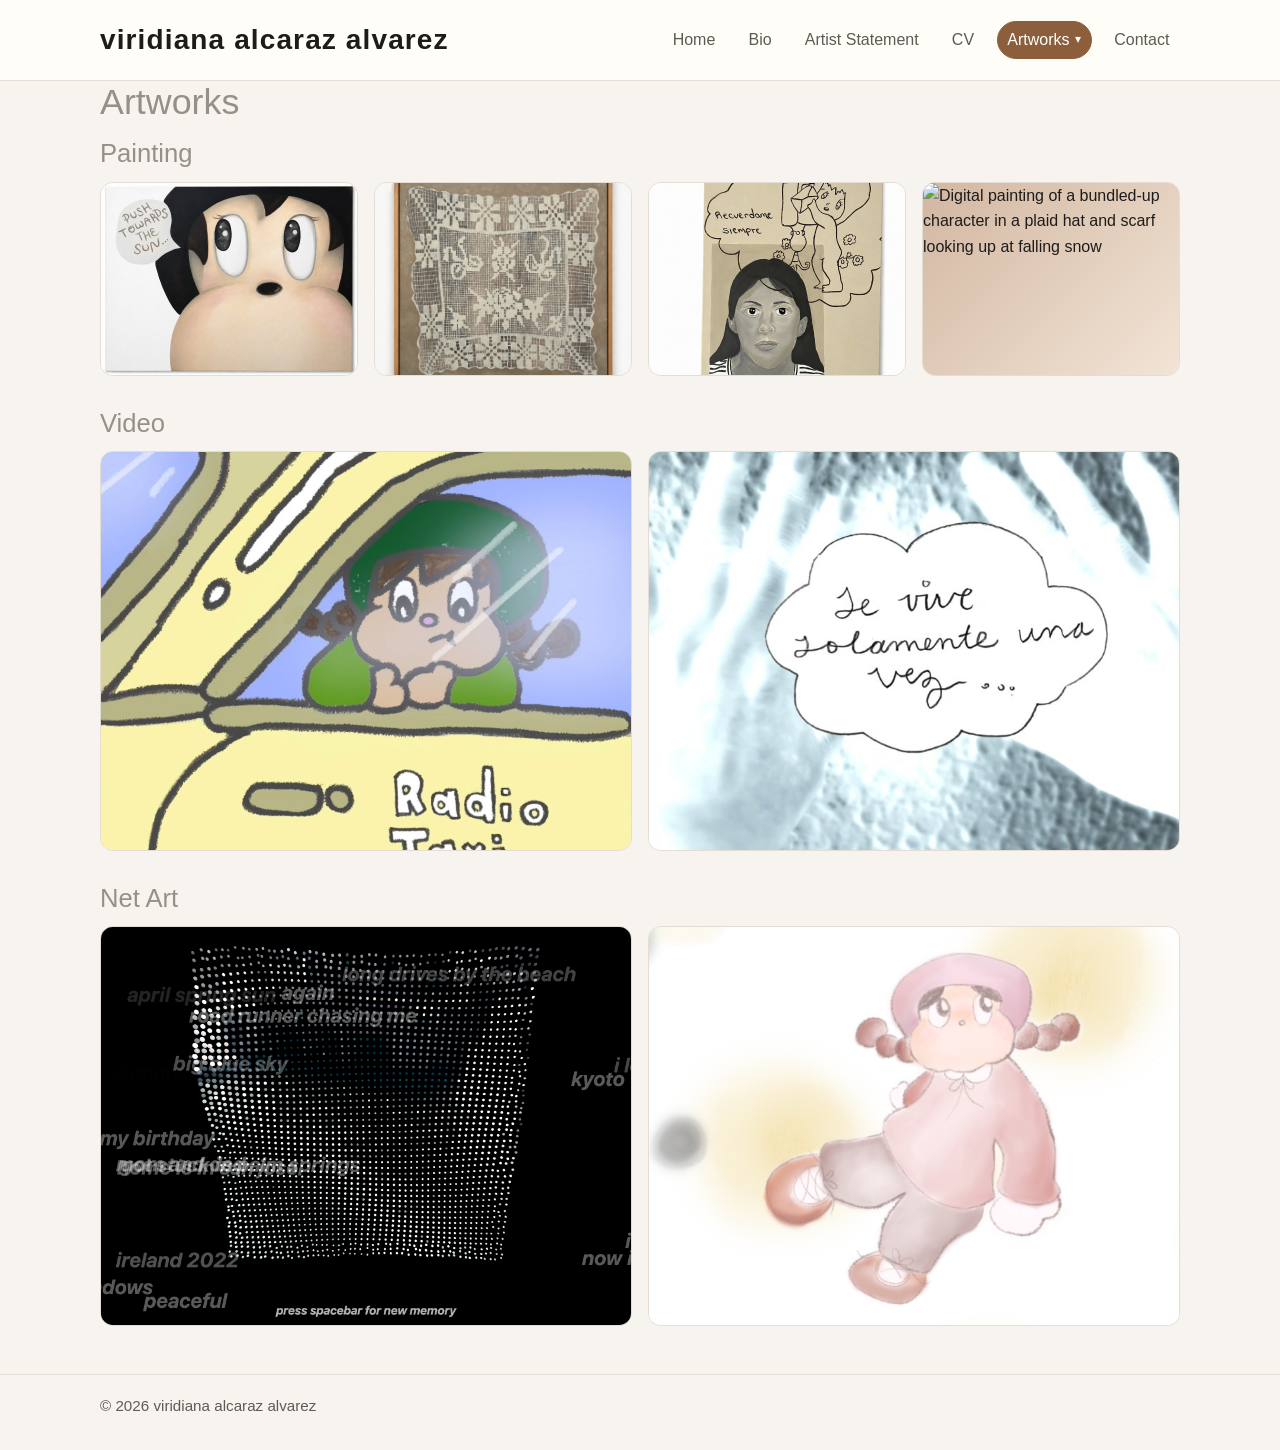
==== commit 01106a20: "italize" ====
--- a/artworks.html
+++ b/artworks.html
@@ -95,31 +95,6 @@
         </article>
 
         <article class="artwork artwork--expandable" tabindex="0" aria-haspopup="dialog" aria-controls="artwork-modal"
-          aria-label="Time Goes Fast, Love Always #1. Open larger view.">
-          <div class="artwork-thumb">
-            <img
-              src="media/spring.png"
-              alt="Digital painting of a stylized character in a plaid hat with cherry blossoms on a cream background"
-            />
-          </div>
-          <div class="artwork-copy">
-            <h3>
-              Time Goes Fast, Love Always #1, 
-              <span class="artwork-title-year">2024</span>
-            </h3>
-            <p class="muted">Digital painting</p>
-            <p>
-              This work is part of a project that culminated in the creation of a calendar, consisting of a series of
-              digital paintings representing the seasons. The calendar is inspired by the long traditional Mexican
-              calendars my family sends my mother each year from Mexico. It reflects on the joy and familiarity my
-              mother feels receiving them, and how that shared gesture of connection resonates across immigrant families
-              and beyond.
-
-            </p>
-          </div>
-        </article>
-
-        <article class="artwork artwork--expandable" tabindex="0" aria-haspopup="dialog" aria-controls="artwork-modal"
           aria-label="Time Goes Fast, Love Always #3. Open larger view.">
           <div class="artwork-thumb">
             <img
@@ -130,31 +105,6 @@
           <div class="artwork-copy">
             <h3>
               Time Goes Fast, Love Always #3,
-              <span class="artwork-title-year">2024</span>
-            </h3>
-            <p class="muted">Digital painting</p>
-            <p>
-              This work is part of a project that culminated in the creation of a calendar, consisting of a series of
-              digital paintings representing the seasons. The calendar is inspired by the long traditional Mexican
-              calendars my family sends my mother each year from Mexico. It reflects on the joy and familiarity my
-              mother feels receiving them, and how that shared gesture of connection resonates across immigrant families
-              and beyond.
-
-            </p>
-          </div>
-        </article>
-
-        <article class="artwork artwork--expandable" tabindex="0" aria-haspopup="dialog" aria-controls="artwork-modal"
-          aria-label="Time Goes Fast, Love Always #2. Open larger view.">
-          <div class="artwork-thumb">
-            <img
-              src="media/fall.png"
-              alt="Digital painting of a smiling character in a green beret holding a large autumn maple leaf with falling leaves"
-            />
-          </div>
-          <div class="artwork-copy">
-            <h3>
-              Time Goes Fast, Love Always #2,
               <span class="artwork-title-year">2024</span>
             </h3>
             <p class="muted">Digital painting</p>
--- a/styles.css
+++ b/styles.css
@@ -12,12 +12,25 @@
   box-sizing: border-box;
 }
 
+html {
+  margin: 0;
+  padding: 0;
+  width: 100%;
+}
+
 body {
   margin: 0;
+  padding: 0;
+  width: 100%;
   font-family: "Avenir Next", "Helvetica Neue", Arial, sans-serif;
   color: var(--text);
   background: var(--bg);
   line-height: 1.6;
+}
+
+.home-hero-bleed {
+  width: 100%;
+  overflow-x: hidden;
 }
 
 a {
@@ -119,7 +132,11 @@
 }
 
 main {
-  padding: 2.5rem 0 3rem;
+  padding: 0 0 3rem;
+}
+
+.home-main {
+  padding-top: 2.5rem;
 }
 
 .hero {
@@ -127,6 +144,38 @@
   border: 1px solid var(--border);
   background: linear-gradient(145deg, #fff, #f9f5ef);
   border-radius: 1rem;
+}
+
+.home-feature {
+  margin: 0;
+}
+
+.home-feature--panoramic {
+  position: relative;
+  display: block;
+  box-sizing: border-box;
+  width: 100vw;
+  max-width: none;
+  margin-left: calc(50% - 50vw);
+  padding: 0;
+  overflow: hidden;
+  border: none;
+  border-radius: 0;
+  border-bottom: 1px solid var(--border);
+  background-color: var(--surface);
+  /* ~top half of 4:3 artwork at full width → crop sits just under the nose */
+  aspect-ratio: 8 / 3;
+}
+
+.home-feature--panoramic img {
+  position: absolute;
+  inset: 0;
+  width: 100%;
+  height: 100%;
+  max-width: none;
+  display: block;
+  object-fit: cover;
+  object-position: center top;
 }
 
 h1,
